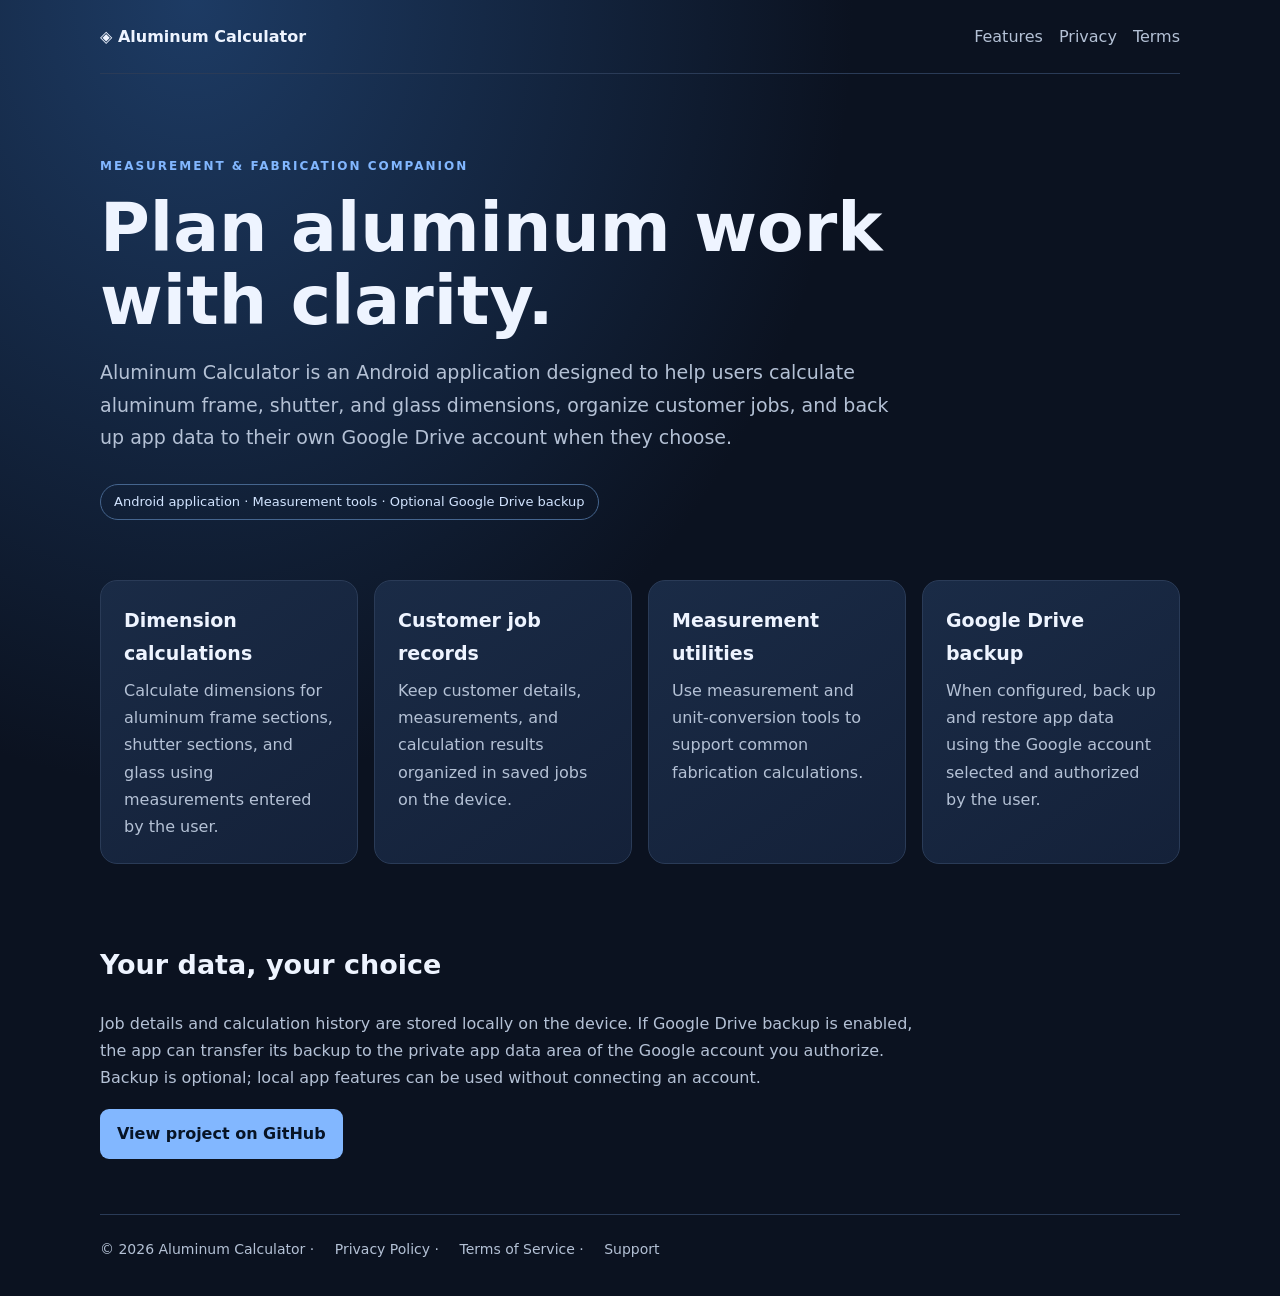
==== docs/index.html @ 25e49ff6 "Add files via upload" ====
<!doctype html>
<html lang="en"><head><meta charset="utf-8"><meta name="viewport" content="width=device-width,initial-scale=1">
<meta name="description" content="Aluminum Calculator helps organize fabrication measurements, calculate frame and glass dimensions, manage jobs, and optionally back up data to Google Drive.">
<title>Aluminum Calculator</title>
<style>
:root{color-scheme:dark;--bg:#0b1220;--panel:#142139;--text:#eef4ff;--muted:#b4c1d5;--accent:#82b7ff;--line:#2a3b57}
*{box-sizing:border-box}body{margin:0;background:radial-gradient(ellipse at 15% 0%,#1d3b64 0,transparent 43%),var(--bg);color:var(--text);font:16px/1.7 system-ui,Segoe UI,Arial,sans-serif}
.wrap{width:min(1080px,92%);margin:auto}.nav{display:flex;justify-content:space-between;align-items:center;padding:23px 0;border-bottom:1px solid var(--line)}.brand{font-weight:800}.nav a,footer a{color:var(--muted);text-decoration:none;margin-left:16px}.nav a:hover,footer a:hover{color:var(--accent)}
.hero{padding:82px 0 60px;max-width:790px}.eyebrow{color:var(--accent);font-size:12px;font-weight:800;letter-spacing:2px;text-transform:uppercase}.hero h1{font-size:clamp(40px,7vw,68px);line-height:1.08;margin:14px 0}.hero p{font-size:19px;color:var(--muted)}.tag{display:inline-block;border:1px solid #45658e;border-radius:30px;padding:6px 13px;color:#d2e4ff;font-size:13px;margin-top:12px}
.grid{display:grid;grid-template-columns:repeat(auto-fit,minmax(225px,1fr));gap:16px;padding-bottom:50px}.card{background:linear-gradient(145deg,#1a2b46,var(--panel));border:1px solid var(--line);border-radius:17px;padding:23px}.card h2{font-size:19px;margin:0 0 8px}.card p,.section p{color:var(--muted);margin:0}.section{max-width:820px;padding:5px 0 55px}.section h2{font-size:27px}.btn{display:inline-block;background:var(--accent);color:#071426;text-decoration:none;font-weight:800;padding:11px 17px;border-radius:9px;margin-top:18px}
footer{border-top:1px solid var(--line);padding:23px 0 35px;color:var(--muted);font-size:14px}
</style></head><body>
<header class="wrap nav"><div class="brand">◈ Aluminum Calculator</div><nav><a href="#features">Features</a><a href="privacy-policy.html">Privacy</a><a href="terms.html">Terms</a></nav></header>
<main class="wrap"><section class="hero"><div class="eyebrow">Measurement & fabrication companion</div><h1>Plan aluminum work with clarity.</h1>
<p>Aluminum Calculator is an Android application designed to help users calculate aluminum frame, shutter, and glass dimensions, organize customer jobs, and back up app data to their own Google Drive account when they choose.</p><span class="tag">Android application · Measurement tools · Optional Google Drive backup</span></section>
<section id="features" class="grid">
<article class="card"><h2>Dimension calculations</h2><p>Calculate dimensions for aluminum frame sections, shutter sections, and glass using measurements entered by the user.</p></article>
<article class="card"><h2>Customer job records</h2><p>Keep customer details, measurements, and calculation results organized in saved jobs on the device.</p></article>
<article class="card"><h2>Measurement utilities</h2><p>Use measurement and unit-conversion tools to support common fabrication calculations.</p></article>
<article class="card"><h2>Google Drive backup</h2><p>When configured, back up and restore app data using the Google account selected and authorized by the user.</p></article>
</section>
<section class="section"><h2>Your data, your choice</h2><p>Job details and calculation history are stored locally on the device. If Google Drive backup is enabled, the app can transfer its backup to the private app data area of the Google account you authorize. Backup is optional; local app features can be used without connecting an account.</p><a class="btn" href="https://github.com/Biplop34/Aluminium-Calculator-Final" target="_blank" rel="noopener">View project on GitHub</a></section></main>
<footer class="wrap">© 2026 Aluminum Calculator · <a href="privacy-policy.html">Privacy Policy</a> · <a href="terms.html">Terms of Service</a> · <a href="https://github.com/Biplop34/Aluminium-Calculator-Final/issues">Support</a></footer>
</body></html>
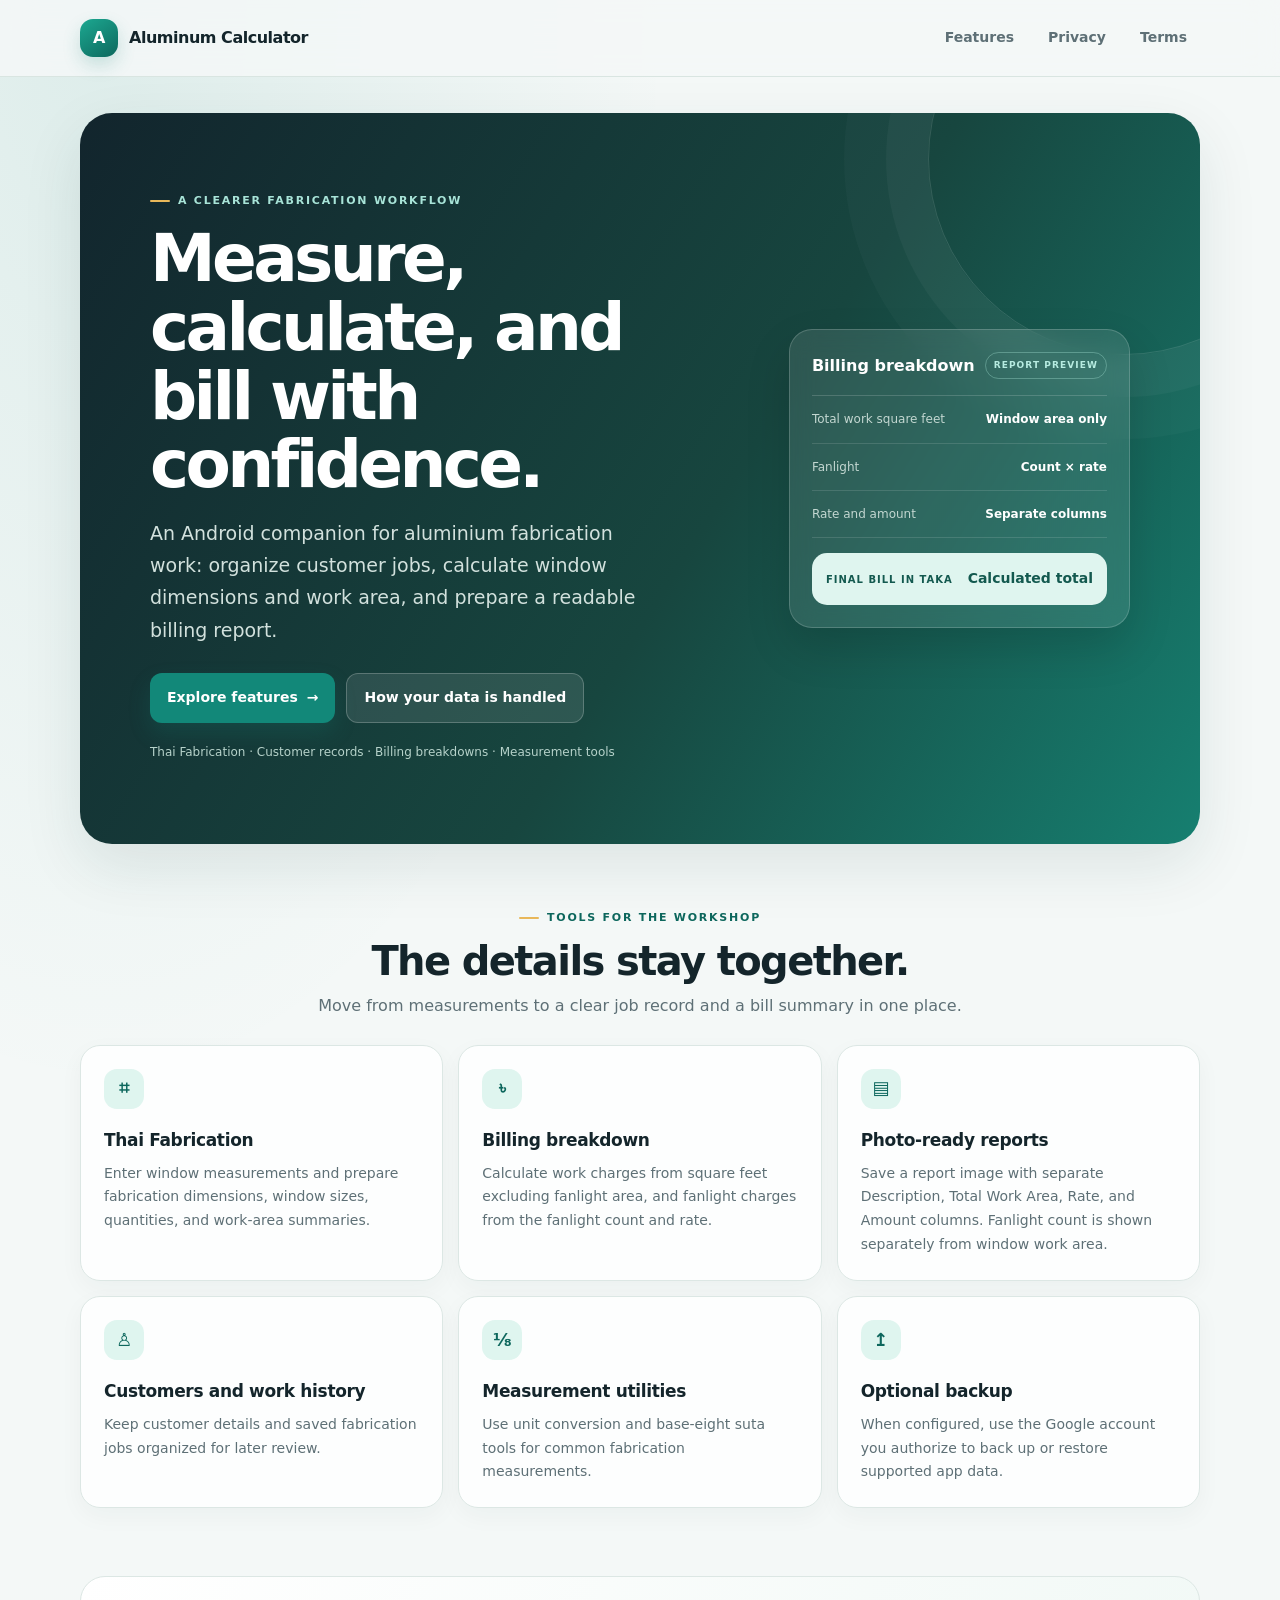
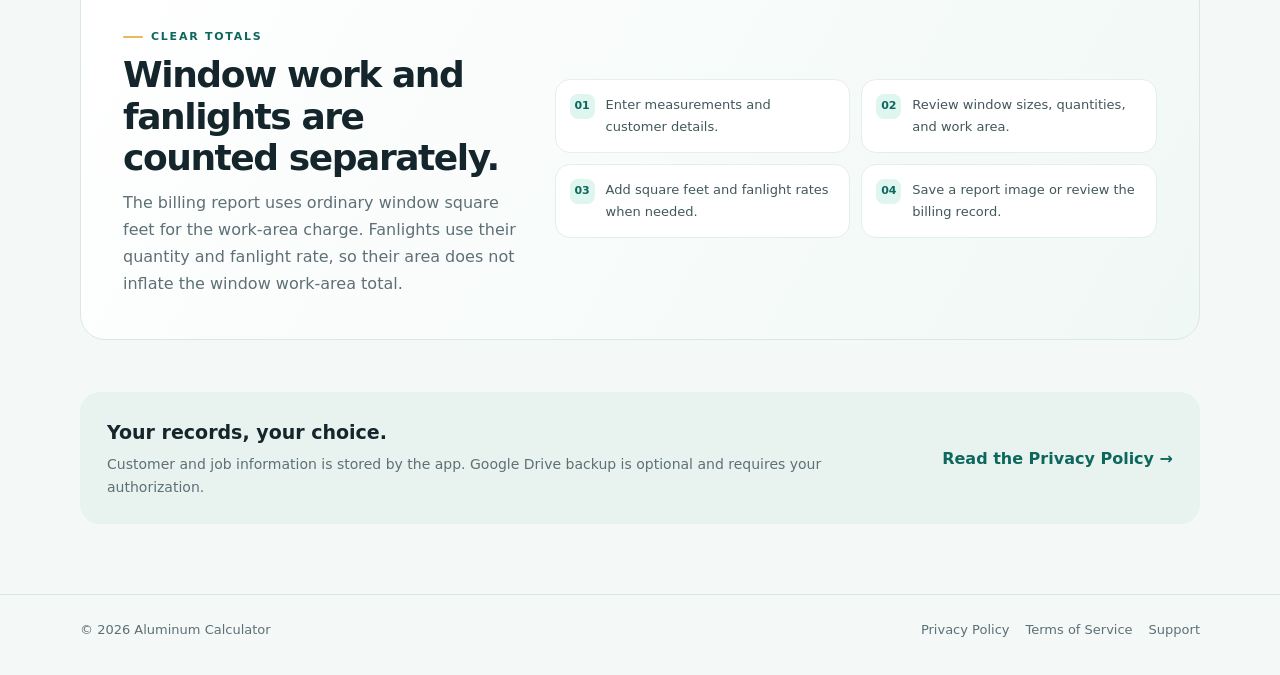
==== commit 263a9eb9: "Update app assets and documentation" ====
--- a/docs/index.html
+++ b/docs/index.html
@@ -1,24 +1,93 @@
 <!doctype html>
-<html lang="en"><head><meta charset="utf-8"><meta name="viewport" content="width=device-width,initial-scale=1">
-<meta name="description" content="Aluminum Calculator helps organize fabrication measurements, calculate frame and glass dimensions, manage jobs, and optionally back up data to Google Drive.">
-<title>Aluminum Calculator</title>
-<style>
-:root{color-scheme:dark;--bg:#0b1220;--panel:#142139;--text:#eef4ff;--muted:#b4c1d5;--accent:#82b7ff;--line:#2a3b57}
-*{box-sizing:border-box}body{margin:0;background:radial-gradient(ellipse at 15% 0%,#1d3b64 0,transparent 43%),var(--bg);color:var(--text);font:16px/1.7 system-ui,Segoe UI,Arial,sans-serif}
-.wrap{width:min(1080px,92%);margin:auto}.nav{display:flex;justify-content:space-between;align-items:center;padding:23px 0;border-bottom:1px solid var(--line)}.brand{font-weight:800}.nav a,footer a{color:var(--muted);text-decoration:none;margin-left:16px}.nav a:hover,footer a:hover{color:var(--accent)}
-.hero{padding:82px 0 60px;max-width:790px}.eyebrow{color:var(--accent);font-size:12px;font-weight:800;letter-spacing:2px;text-transform:uppercase}.hero h1{font-size:clamp(40px,7vw,68px);line-height:1.08;margin:14px 0}.hero p{font-size:19px;color:var(--muted)}.tag{display:inline-block;border:1px solid #45658e;border-radius:30px;padding:6px 13px;color:#d2e4ff;font-size:13px;margin-top:12px}
-.grid{display:grid;grid-template-columns:repeat(auto-fit,minmax(225px,1fr));gap:16px;padding-bottom:50px}.card{background:linear-gradient(145deg,#1a2b46,var(--panel));border:1px solid var(--line);border-radius:17px;padding:23px}.card h2{font-size:19px;margin:0 0 8px}.card p,.section p{color:var(--muted);margin:0}.section{max-width:820px;padding:5px 0 55px}.section h2{font-size:27px}.btn{display:inline-block;background:var(--accent);color:#071426;text-decoration:none;font-weight:800;padding:11px 17px;border-radius:9px;margin-top:18px}
-footer{border-top:1px solid var(--line);padding:23px 0 35px;color:var(--muted);font-size:14px}
-</style></head><body>
-<header class="wrap nav"><div class="brand">◈ Aluminum Calculator</div><nav><a href="#features">Features</a><a href="privacy-policy.html">Privacy</a><a href="terms.html">Terms</a></nav></header>
-<main class="wrap"><section class="hero"><div class="eyebrow">Measurement & fabrication companion</div><h1>Plan aluminum work with clarity.</h1>
-<p>Aluminum Calculator is an Android application designed to help users calculate aluminum frame, shutter, and glass dimensions, organize customer jobs, and back up app data to their own Google Drive account when they choose.</p><span class="tag">Android application · Measurement tools · Optional Google Drive backup</span></section>
-<section id="features" class="grid">
-<article class="card"><h2>Dimension calculations</h2><p>Calculate dimensions for aluminum frame sections, shutter sections, and glass using measurements entered by the user.</p></article>
-<article class="card"><h2>Customer job records</h2><p>Keep customer details, measurements, and calculation results organized in saved jobs on the device.</p></article>
-<article class="card"><h2>Measurement utilities</h2><p>Use measurement and unit-conversion tools to support common fabrication calculations.</p></article>
-<article class="card"><h2>Google Drive backup</h2><p>When configured, back up and restore app data using the Google account selected and authorized by the user.</p></article>
-</section>
-<section class="section"><h2>Your data, your choice</h2><p>Job details and calculation history are stored locally on the device. If Google Drive backup is enabled, the app can transfer its backup to the private app data area of the Google account you authorize. Backup is optional; local app features can be used without connecting an account.</p><a class="btn" href="https://github.com/Biplop34/Aluminium-Calculator-Final" target="_blank" rel="noopener">View project on GitHub</a></section></main>
-<footer class="wrap">© 2026 Aluminum Calculator · <a href="privacy-policy.html">Privacy Policy</a> · <a href="terms.html">Terms of Service</a> · <a href="https://github.com/Biplop34/Aluminium-Calculator-Final/issues">Support</a></footer>
-</body></html>+<html lang="en">
+<head>
+  <meta charset="utf-8">
+  <meta name="viewport" content="width=device-width, initial-scale=1">
+  <meta name="theme-color" content="#f4f8f7">
+  <meta name="description" content="Calculate aluminium fabrication dimensions, track customer jobs, and prepare clear billing reports with Aluminum Calculator.">
+  <title>Aluminum Calculator · Fabrication, billing and job records</title>
+  <style>
+:root{color-scheme:light;--ink:#14252b;--muted:#5e7076;--paper:#f4f8f7;--surface:#fff;--line:#dce7e4;--teal:#128879;--teal-dark:#0d675d;--mint:#dff5ef;--navy:#12252d;--gold:#e9b85a;--shadow:0 22px 60px rgba(22,55,57,.10)}
+*{box-sizing:border-box}html{scroll-behavior:smooth;scroll-padding-top:92px}body{margin:0;background:radial-gradient(ellipse at 8% 0%,rgba(18,136,121,.10),transparent 34%),var(--paper);color:var(--ink);font:16px/1.7 Inter,ui-sans-serif,system-ui,-apple-system,"Segoe UI",Arial,sans-serif}a{color:var(--teal-dark)}a:hover{color:var(--teal)}a:focus-visible{outline:3px solid var(--gold);outline-offset:4px}.container{width:min(1120px,calc(100% - 40px));margin-inline:auto}.skip-link{position:absolute;left:-9999px;top:10px;background:var(--navy);color:#fff;padding:10px 14px;border-radius:10px;z-index:10}.skip-link:focus{left:12px}.site-header{position:sticky;top:0;z-index:5;background:rgba(244,248,247,.88);backdrop-filter:blur(16px);border-bottom:1px solid rgba(210,225,221,.8)}.nav{min-height:76px;display:flex;align-items:center;justify-content:space-between;gap:20px}.brand{display:inline-flex;align-items:center;gap:11px;text-decoration:none;color:var(--ink);font-weight:850;letter-spacing:-.03em}.brand-mark{width:38px;height:38px;border-radius:13px;display:grid;place-items:center;background:linear-gradient(145deg,#1ca891,#0d685d);color:white;font-size:16px;font-weight:900;box-shadow:0 8px 18px rgba(18,136,121,.2)}.nav-links{display:flex;align-items:center;gap:8px}.nav-links a{padding:9px 13px;border-radius:999px;text-decoration:none;color:var(--muted);font-size:14px;font-weight:700}.nav-links a:hover,.nav-links a[aria-current=page]{background:#e7f3ef;color:var(--teal-dark)}.eyebrow{display:inline-flex;align-items:center;gap:8px;color:var(--teal-dark);font-size:11px;font-weight:850;letter-spacing:.16em;text-transform:uppercase}.eyebrow:before{content:"";width:20px;height:2px;background:var(--gold);border-radius:2px}.button{display:inline-flex;align-items:center;justify-content:center;gap:9px;padding:12px 17px;border-radius:12px;text-decoration:none;font-weight:800;font-size:14px;transition:transform .18s ease,background .18s ease}.button:hover{transform:translateY(-2px)}.button-primary{background:var(--teal);color:#fff;box-shadow:0 10px 22px rgba(18,136,121,.2)}.button-primary:hover{background:var(--teal-dark);color:#fff}.button-quiet{background:rgba(255,255,255,.1);border:1px solid rgba(255,255,255,.22);color:#fff}.button-quiet:hover{background:rgba(255,255,255,.18);color:#fff}.site-footer{margin-top:70px;border-top:1px solid var(--line);padding:24px 0 34px;color:var(--muted);font-size:13px}.footer-row{display:flex;align-items:center;justify-content:space-between;gap:14px;flex-wrap:wrap}.footer-links{display:flex;gap:16px;flex-wrap:wrap}.footer-links a{color:var(--muted);text-decoration:none}.footer-links a:hover{color:var(--teal-dark)}
+/* Home */
+.hero{position:relative;isolation:isolate;overflow:hidden;margin:36px auto 56px;padding:clamp(30px,6vw,70px);border-radius:32px;background:linear-gradient(122deg,#12252d 0%,#17463f 56%,#167f70 100%);color:#fff;box-shadow:var(--shadow)}.hero:after{content:"";position:absolute;z-index:-1;width:390px;height:390px;border:1px solid rgba(255,255,255,.13);border-radius:50%;right:-120px;top:-150px;box-shadow:0 0 0 42px rgba(255,255,255,.035),0 0 0 84px rgba(255,255,255,.025)}.hero-grid{display:grid;grid-template-columns:1.1fr .9fr;align-items:center;gap:42px}.hero .eyebrow{color:#a8e4d8}.hero h1{max-width:680px;margin:15px 0 17px;font-size:clamp(38px,6vw,66px);line-height:1.04;letter-spacing:-.055em}.hero-copy{max-width:610px;color:#d2e1dd;font-size:clamp(16px,1.7vw,19px);margin:0}.hero-actions{display:flex;gap:11px;flex-wrap:wrap;margin-top:27px}.hero-note{margin-top:19px;color:#b6d2ca;font-size:12px}.report-preview{max-width:420px;margin-left:auto;padding:22px;border:1px solid rgba(255,255,255,.18);border-radius:23px;background:rgba(255,255,255,.10);backdrop-filter:blur(12px);box-shadow:0 20px 45px rgba(0,0,0,.14)}.preview-head{display:flex;justify-content:space-between;align-items:center;gap:10px;padding-bottom:16px;border-bottom:1px solid rgba(255,255,255,.16);font-weight:800}.preview-badge{padding:5px 8px;border:1px solid rgba(168,228,216,.35);border-radius:999px;color:#b7ece1;font-size:9px;letter-spacing:.12em;text-transform:uppercase}.preview-row{display:flex;justify-content:space-between;gap:10px;padding:13px 0;border-bottom:1px solid rgba(255,255,255,.12);font-size:12px;color:#c3d7d1}.preview-row strong{color:#fff;text-align:right}.preview-total{display:flex;align-items:center;justify-content:space-between;gap:12px;margin-top:15px;padding:14px;border-radius:15px;background:#dff5ef;color:#13594f}.preview-total span{font-size:10px;font-weight:850;letter-spacing:.1em;text-transform:uppercase}.preview-total strong{font-size:14px}.section-heading{max-width:650px;margin:0 auto 26px;text-align:center}.section-heading h2{margin:10px 0 8px;font-size:clamp(27px,4vw,40px);line-height:1.15;letter-spacing:-.04em}.section-heading p{margin:0;color:var(--muted)}.feature-grid{display:grid;grid-template-columns:repeat(3,minmax(0,1fr));gap:15px}.feature-card{min-height:205px;padding:23px;border:1px solid var(--line);border-radius:20px;background:rgba(255,255,255,.85);box-shadow:0 8px 25px rgba(22,55,57,.04)}.feature-icon{width:40px;height:40px;display:grid;place-items:center;margin-bottom:17px;border-radius:13px;background:var(--mint);color:var(--teal-dark);font-size:18px;font-weight:900}.feature-card h3{margin:0 0 7px;font-size:17px;letter-spacing:-.02em}.feature-card p{margin:0;color:var(--muted);font-size:14px}.workflow{display:grid;grid-template-columns:.8fr 1.2fr;gap:30px;align-items:center;margin-top:68px;padding:clamp(24px,4.5vw,42px);border:1px solid var(--line);border-radius:25px;background:linear-gradient(120deg,#fff,#f0f8f5)}.workflow h2{margin:8px 0 10px;font-size:clamp(25px,3.2vw,36px);line-height:1.15;letter-spacing:-.04em}.workflow p{margin:0;color:var(--muted)}.workflow-list{display:grid;grid-template-columns:repeat(2,minmax(0,1fr));gap:11px}.workflow-step{display:flex;align-items:flex-start;gap:11px;padding:14px;border-radius:15px;background:#fff;border:1px solid #e4eeeb;color:#42575a;font-size:13px}.step-no{flex:0 0 25px;height:25px;display:grid;place-items:center;border-radius:8px;background:var(--mint);color:var(--teal-dark);font-size:11px;font-weight:900}.data-note{margin-top:52px;padding:24px 27px;border-radius:20px;background:#e8f3ef;display:flex;justify-content:space-between;align-items:center;gap:22px}.data-note h2{margin:0 0 4px;font-size:19px}.data-note p{margin:0;color:var(--muted);font-size:14px}.data-note a{flex:0 0 auto;font-weight:800;text-decoration:none}
+/* Legal pages */
+.legal-hero{margin:35px 0 27px;padding:clamp(25px,5vw,48px);border-radius:26px;background:linear-gradient(125deg,#142c33,#176c61);color:#fff;box-shadow:var(--shadow)}.legal-hero .eyebrow{color:#ace3d7}.legal-hero h1{margin:13px 0 9px;font-size:clamp(34px,5.4vw,54px);line-height:1.05;letter-spacing:-.05em}.legal-hero p{max-width:710px;margin:0;color:#d2e1dd}.legal-meta{display:flex;gap:9px;flex-wrap:wrap;margin-top:20px}.legal-meta span{padding:6px 10px;border:1px solid rgba(255,255,255,.2);border-radius:999px;color:#d3ece6;font-size:11px;font-weight:750}.legal-layout{display:grid;grid-template-columns:220px minmax(0,1fr);gap:22px;align-items:start}.toc{position:sticky;top:96px;padding:20px;border:1px solid var(--line);border-radius:18px;background:#fff}.toc strong{display:block;margin:0 0 10px;font-size:12px;letter-spacing:.12em;text-transform:uppercase;color:var(--muted)}.toc a{display:block;padding:7px 8px;border-radius:9px;color:#496065;text-decoration:none;font-size:12px;font-weight:650}.toc a:hover{background:#eaf5f1;color:var(--teal-dark)}.legal-content{min-width:0;padding:clamp(20px,4vw,38px);border:1px solid var(--line);border-radius:22px;background:#fff;box-shadow:0 12px 35px rgba(22,55,57,.05)}.summary-box{margin-bottom:22px;padding:17px 19px;border-left:4px solid var(--teal);border-radius:13px;background:#eef8f5;color:#40585c}.summary-box strong{color:var(--teal-dark)}.legal-section{display:grid;grid-template-columns:39px minmax(0,1fr);gap:12px;padding:20px 0;border-top:1px solid #edf2f0;scroll-margin-top:96px}.legal-section:first-of-type{border-top:0}.section-number{width:32px;height:32px;display:grid;place-items:center;border-radius:10px;background:#e7f4ef;color:var(--teal-dark);font-size:11px;font-weight:900}.legal-section h2{margin:2px 0 7px;font-size:18px;line-height:1.3;letter-spacing:-.02em}.legal-section p{margin:0 0 10px;color:#5e7076;font-size:14px}.legal-section p:last-child{margin-bottom:0}.legal-section ul{margin:8px 0 0;padding-left:19px;color:#5e7076;font-size:14px}.legal-section li+li{margin-top:6px}.legal-content code{padding:2px 5px;border-radius:5px;background:#eff5f3;color:#315d57;font-size:.92em}.contact-card{margin-top:20px;padding:18px;border:1px solid var(--line);border-radius:15px;background:#f8fbfa}
+@media(max-width:850px){.hero-grid{grid-template-columns:1fr;gap:28px}.report-preview{margin:0;max-width:none}.feature-grid{grid-template-columns:repeat(2,minmax(0,1fr))}.workflow{grid-template-columns:1fr}.legal-layout{grid-template-columns:1fr}.toc{position:static;display:flex;gap:5px;overflow:auto;align-items:center}.toc strong{flex:0 0 auto;margin:0 8px 0 0}.toc a{flex:0 0 auto}.legal-content{padding:23px}}
+@media(max-width:560px){.container{width:min(100% - 28px,1120px)}.nav{min-height:66px}.brand{font-size:14px}.brand-mark{width:34px;height:34px;border-radius:11px}.nav-links{gap:0}.nav-links a{padding:8px 9px;font-size:12px}.hero{margin:19px auto 39px;border-radius:24px}.hero h1{font-size:42px}.feature-grid{grid-template-columns:1fr}.feature-card{min-height:unset}.workflow-list{grid-template-columns:1fr}.data-note{align-items:flex-start;flex-direction:column}.legal-hero{margin-top:20px;border-radius:21px}.legal-layout{gap:12px}.toc{margin:0 -2px;padding:11px}.toc strong{display:none}.legal-content{padding:18px;border-radius:18px}.legal-section{grid-template-columns:30px minmax(0,1fr);gap:8px}.section-number{width:27px;height:27px}.legal-section h2{font-size:16px}.legal-section p,.legal-section ul{font-size:13px}.footer-row{align-items:flex-start;flex-direction:column}}
+@media(prefers-reduced-motion:reduce){html{scroll-behavior:auto}*,*:before,*:after{transition:none!important}}
+</style>
+</head>
+<body>
+<a class="skip-link" href="#main">Skip to content</a>
+<header class="site-header">
+  <div class="container nav">
+    <a class="brand" href="index.html" aria-label="Aluminum Calculator home"><span class="brand-mark" aria-hidden="true">A</span><span>Aluminum Calculator</span></a>
+    <nav class="nav-links" aria-label="Main navigation">
+      <a href="#features">Features</a>
+      <a href="privacy-policy.html">Privacy</a>
+      <a href="terms.html">Terms</a>
+    </nav>
+  </div>
+</header>
+<main id="main" class="container">
+  <section class="hero">
+    <div class="hero-grid">
+      <div>
+        <div class="eyebrow">A clearer fabrication workflow</div>
+        <h1>Measure, calculate, and bill with confidence.</h1>
+        <p class="hero-copy">An Android companion for aluminium fabrication work: organize customer jobs, calculate window dimensions and work area, and prepare a readable billing report.</p>
+        <div class="hero-actions">
+          <a class="button button-primary" href="#features">Explore features <span aria-hidden="true">→</span></a>
+          <a class="button button-quiet" href="privacy-policy.html">How your data is handled</a>
+        </div>
+        <p class="hero-note">Thai Fabrication · Customer records · Billing breakdowns · Measurement tools</p>
+      </div>
+      <div class="report-preview" aria-label="Illustration of the billing report">
+        <div class="preview-head"><span>Billing breakdown</span><span class="preview-badge">Report preview</span></div>
+        <div class="preview-row"><span>Total work square feet</span><strong>Window area only</strong></div>
+        <div class="preview-row"><span>Fanlight</span><strong>Count × rate</strong></div>
+        <div class="preview-row"><span>Rate and amount</span><strong>Separate columns</strong></div>
+        <div class="preview-total"><span>Final Bill In Taka</span><strong>Calculated total</strong></div>
+      </div>
+    </div>
+  </section>
+
+  <section id="features" aria-labelledby="features-title">
+    <div class="section-heading">
+      <div class="eyebrow">Tools for the workshop</div>
+      <h2 id="features-title">The details stay together.</h2>
+      <p>Move from measurements to a clear job record and a bill summary in one place.</p>
+    </div>
+    <div class="feature-grid">
+      <article class="feature-card"><div class="feature-icon" aria-hidden="true">⌗</div><h3>Thai Fabrication</h3><p>Enter window measurements and prepare fabrication dimensions, window sizes, quantities, and work-area summaries.</p></article>
+      <article class="feature-card"><div class="feature-icon" aria-hidden="true">৳</div><h3>Billing breakdown</h3><p>Calculate work charges from square feet excluding fanlight area, and fanlight charges from the fanlight count and rate.</p></article>
+      <article class="feature-card"><div class="feature-icon" aria-hidden="true">▤</div><h3>Photo-ready reports</h3><p>Save a report image with separate Description, Total Work Area, Rate, and Amount columns. Fanlight count is shown separately from window work area.</p></article>
+      <article class="feature-card"><div class="feature-icon" aria-hidden="true">♙</div><h3>Customers and work history</h3><p>Keep customer details and saved fabrication jobs organized for later review.</p></article>
+      <article class="feature-card"><div class="feature-icon" aria-hidden="true">⅛</div><h3>Measurement utilities</h3><p>Use unit conversion and base-eight suta tools for common fabrication measurements.</p></article>
+      <article class="feature-card"><div class="feature-icon" aria-hidden="true">↥</div><h3>Optional backup</h3><p>When configured, use the Google account you authorize to back up or restore supported app data.</p></article>
+    </div>
+  </section>
+
+  <section class="workflow" aria-labelledby="workflow-title">
+    <div>
+      <div class="eyebrow">Clear totals</div>
+      <h2 id="workflow-title">Window work and fanlights are counted separately.</h2>
+      <p>The billing report uses ordinary window square feet for the work-area charge. Fanlights use their quantity and fanlight rate, so their area does not inflate the window work-area total.</p>
+    </div>
+    <div class="workflow-list">
+      <div class="workflow-step"><span class="step-no">01</span><span>Enter measurements and customer details.</span></div>
+      <div class="workflow-step"><span class="step-no">02</span><span>Review window sizes, quantities, and work area.</span></div>
+      <div class="workflow-step"><span class="step-no">03</span><span>Add square feet and fanlight rates when needed.</span></div>
+      <div class="workflow-step"><span class="step-no">04</span><span>Save a report image or review the billing record.</span></div>
+    </div>
+  </section>
+
+  <section class="data-note" aria-labelledby="data-title">
+    <div><h2 id="data-title">Your records, your choice.</h2><p>Customer and job information is stored by the app. Google Drive backup is optional and requires your authorization.</p></div>
+    <a href="privacy-policy.html">Read the Privacy Policy <span aria-hidden="true">→</span></a>
+  </section>
+</main>
+<footer class="site-footer"><div class="container footer-row"><span>© 2026 Aluminum Calculator</span><div class="footer-links"><a href="privacy-policy.html">Privacy Policy</a><a href="terms.html">Terms of Service</a><a href="https://github.com/Biplop34/Aluminium-Calculator-Final/issues" target="_blank" rel="noopener noreferrer">Support</a></div></div></footer>
+</body>
+</html>
